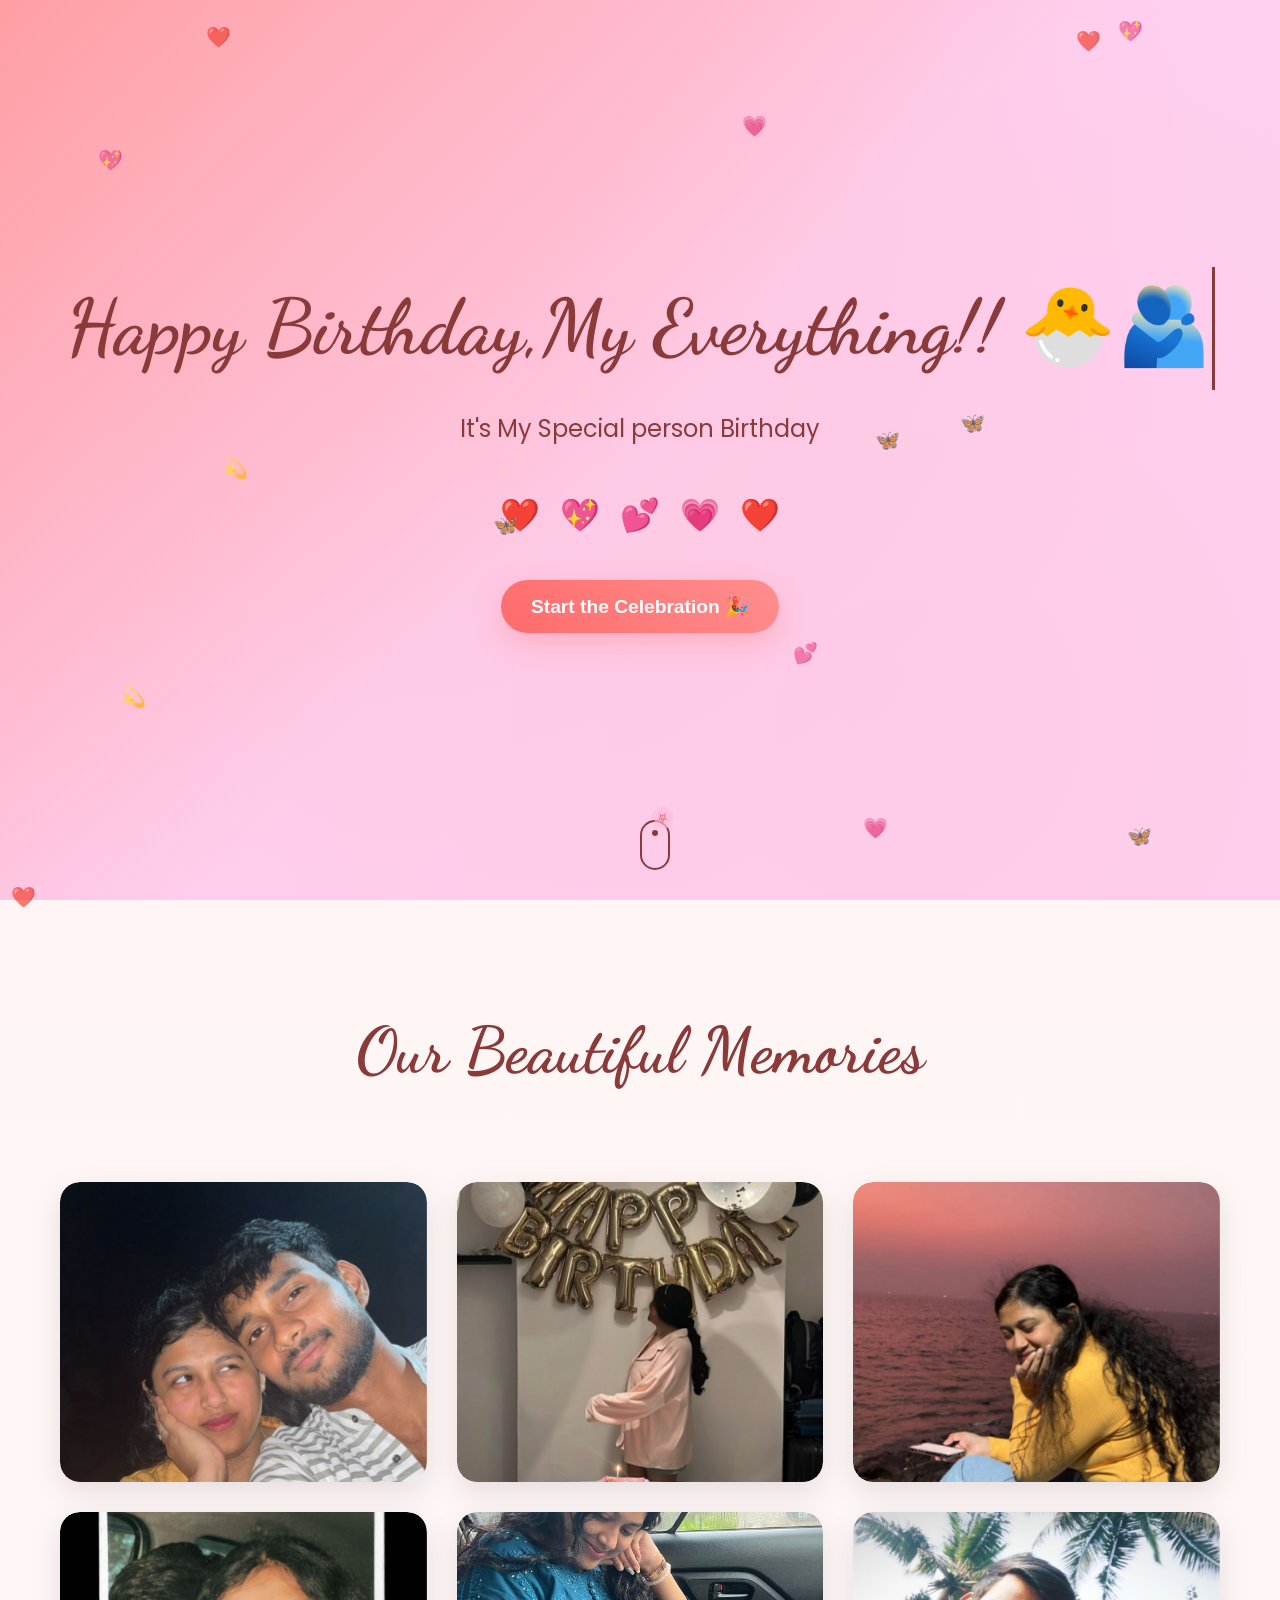
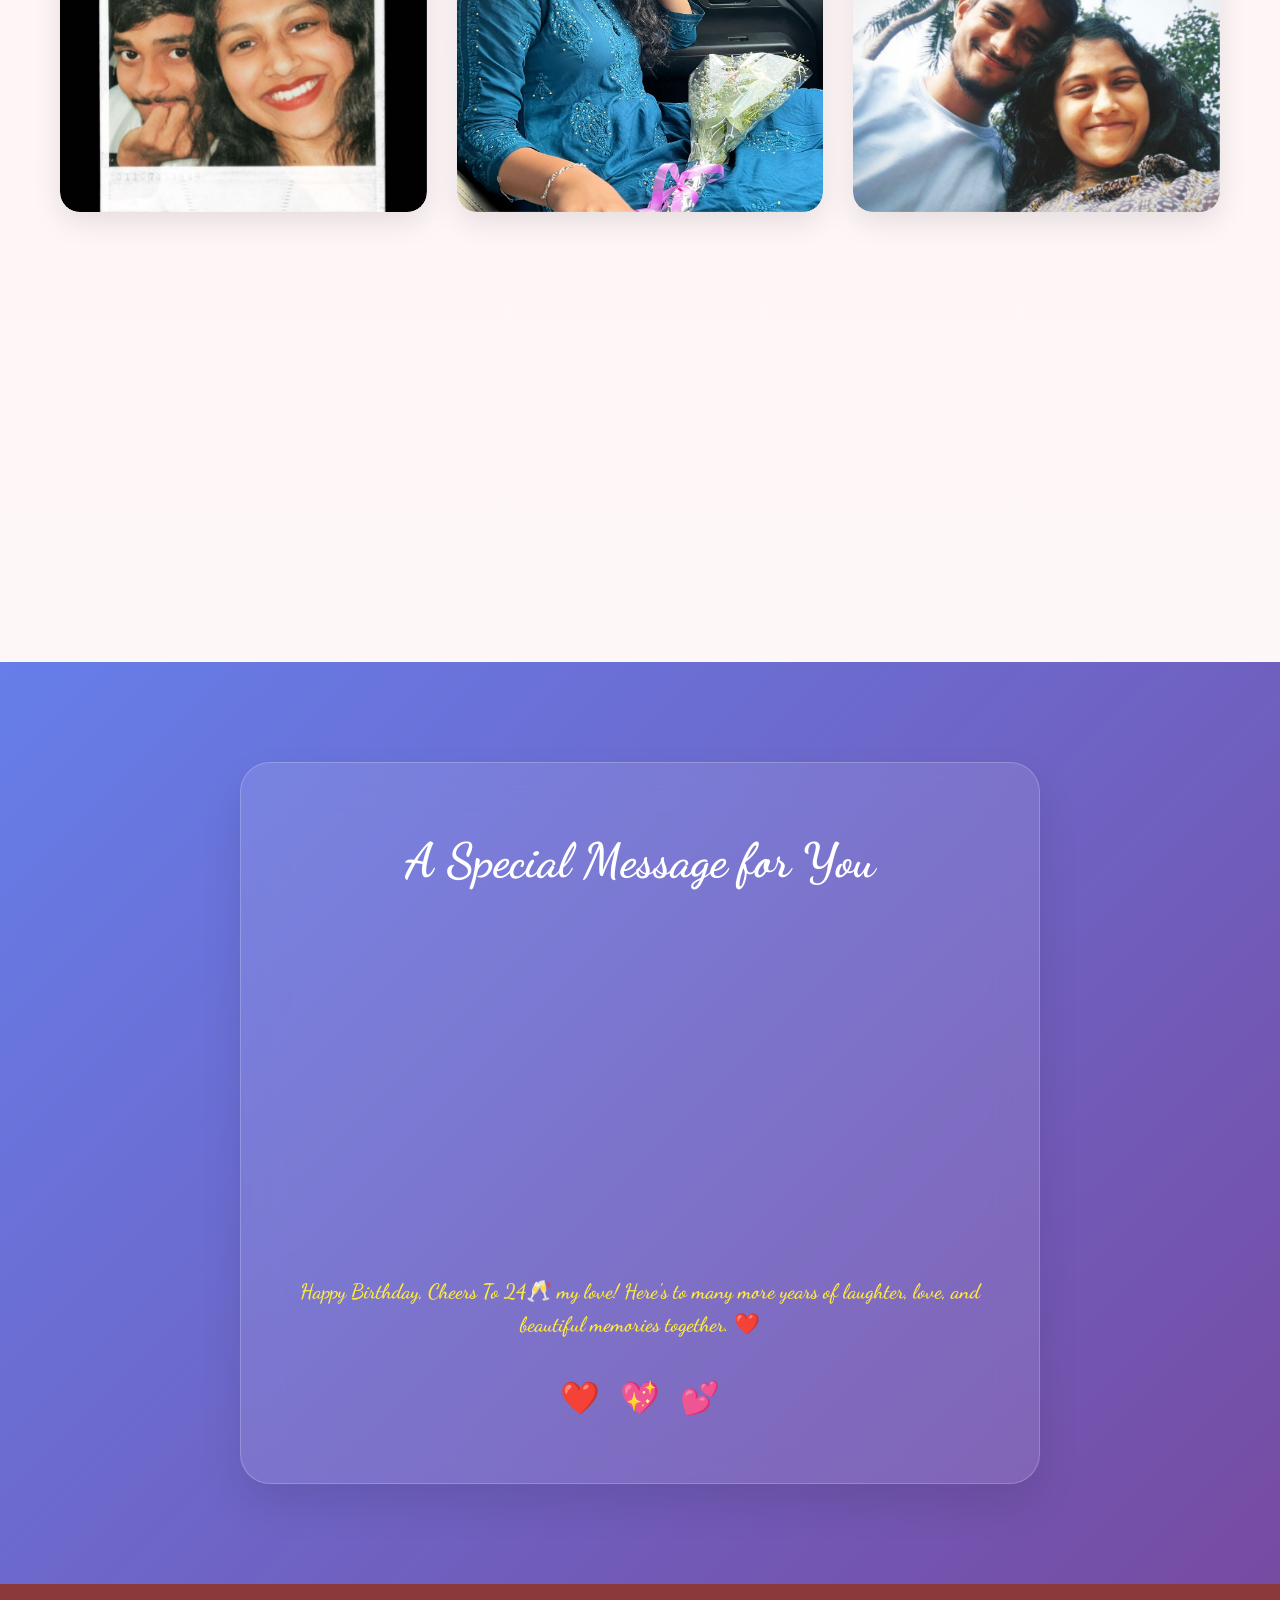
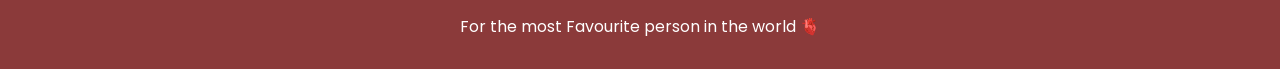
==== Birthday/index.html @ 2690ba07 "initial commit" ====
<!DOCTYPE html>

<html lang="en">

<head>
    <meta charset="UTF-8">
    <meta name="viewport" content="width=device-width, initial-scale=1.0">


<title>It's Your Birthday 🎂</title>

<link rel="stylesheet" href="Style.css">

<link href="https://fonts.googleapis.com/css2?family=Dancing+Script:wght@400;600;700&family=Poppins:wght@300;400;500;600;700&display=swap" rel="stylesheet">

<link rel="icon" href="adwaitlogo.jpg" type="image/jpg">


</head>

<body>

<!-- Floating Background Particles -->
<div class="particles" id="particles"></div>

<!-- Hero Section -->
<section class="hero" id="hero">
    <div class="hero-content">

        <h1 class="typewriter" id="typewriter">
            Happy Birthday,My Everything!! 🐣🫂
        </h1>
        <p class="subtitle fade-in">
                          It's My Special person Birthday 
 
        </p>

        <div class="floating-hearts">
            <div class="heart">❤️</div>
            <div class="heart">💖</div>
            <div class="heart">💕</div>
            <div class="heart">💗</div>
            <div class="heart">❤️</div>
        </div>

        <button class="cta-button" onclick="scrollToSection('gallery')">
            Start the Celebration 🎉
        </button>

    </div>

    <div class="scroll-indicator">
        <div class="scroll-arrow"></div>
    </div>
</section>

<!-- Photo Gallery Section -->
<section class="gallery-section" id="gallery">
    <div class="container">

        <h2 class="section-title">Our Beautiful Memories</h2>

        <div class="gallery-grid">

            <!-- Card 1 -->
            <div class="photo-card" data-aos="fade-up" data-delay="100">
                <div class="photo-container">
                    <img src="assests/img1.jpeg" alt="Beautiful moment">
                    <div class="photo-overlay">
                        <div class="photo-caption">Every moment with you is magical.</div>
                        <button class="like-btn" onclick="toggleLike(this)">
                            <span class="heart-icon">♡</span>
                        </button>
                    </div>
                </div>
            </div>

            <!-- Card 2 -->
            <div class="photo-card" data-aos="fade-up" data-delay="200">
                <div class="photo-container">
                    <img src="assests/img2.jpeg" alt="Sweet memory">
                    <div class="photo-overlay">
                        <div class="photo-caption">Creating memories together.</div>
                        <button class="like-btn" onclick="toggleLike(this)">
                            <span class="heart-icon">♡</span>
                        </button>
                    </div>
                </div>
            </div>

            <!-- Card 3 -->
            <div class="photo-card" data-aos="fade-up" data-delay="300">
                <div class="photo-container">
                    <img src="assests/img5.jpeg" alt="Happy times">
                    <div class="photo-overlay">
                        <div class="photo-caption">Adventures together.</div>
                        <button class="like-btn" onclick="toggleLike(this)">
                            <span class="heart-icon">♡</span>
                        </button>
                    </div>
                </div>
            </div>

            <!-- Card 4 -->
            <div class="photo-card" data-aos="fade-up" data-delay="400">
                <div class="photo-container">
                    <img src="assests/img6.jpeg" alt="Love moment">
                    <div class="photo-overlay">
                        <div class="photo-caption">My heart belongs to you.</div>
                        <button class="like-btn" onclick="toggleLike(this)">
                            <span class="heart-icon">♡</span>
                        </button>
                    </div>
                </div>
            </div>

            <!-- Card 5 -->
            <div class="photo-card" data-aos="fade-up" data-delay="500">
                <div class="photo-container">
                    <img src="assests/img7.jpeg" alt="Beautiful day">
                    <div class="photo-overlay">
                        <div class="photo-caption">With you Everything feels right.</div>
                        <button class="like-btn" onclick="toggleLike(this)">
                            <span class="heart-icon">♡</span>
                        </button>
                    </div>
                </div>
            </div>

            <!-- Card 6 -->
            <div class="photo-card" data-aos="fade-up" data-delay="600">
                <div class="photo-container">
                    <img src="assests/img10.jpeg" alt="Romantic moment">
                    <div class="photo-overlay">
                        <div class="photo-caption">Forever and always.</div>
                        <button class="like-btn" onclick="toggleLike(this)">
                            <span class="heart-icon">♡</span>
                        </button>
                    </div>
                </div>
            </div>


                        <div class="photo-card" data-aos="fade-up" data-delay="500">
                <div class="photo-container">
                    <img src="assests/img11.jpeg" alt="Beautiful day">
                    <div class="photo-overlay">
                        <div class="photo-caption">Your smile lights up my world</div>
                        <button class="like-btn" onclick="toggleLike(this)">
                            <span class="heart-icon">♡</span>
                        </button>
                    </div>
                </div>
            </div>

                        <div class="photo-card" data-aos="fade-up" data-delay="500">
                <div class="photo-container">
                    <img src="assests/img12.jpeg" alt="Beautiful day">
                    <div class="photo-overlay">
                        <div class="photo-caption">Every Moment with you is Beautiful</div>
                        <button class="like-btn" onclick="toggleLike(this)">
                            <span class="heart-icon">♡</span>
                        </button>
                    </div>
                </div>
            </div>

                        <div class="photo-card" data-aos="fade-up" data-delay="500">
                <div class="photo-container">
                    <img src="assests/img4.jpeg" alt="Beautiful day">
                    <div class="photo-overlay">
                        <div class="photo-caption">And I love you So Muchhhhhh!!</div>
                        <button class="like-btn" onclick="toggleLike(this)">
                            <span class="heart-icon">♡</span>
                        </button>
                    </div>
                </div>
            </div>


        </div>
    </div>
</section>

<!-- Birthday Message Section -->
<section class="message-section" id="message">
    <div class="container">

        <div class="message-card">

            <h2 class="message-title">A Special Message for You</h2>

            <div class="message-content">

                <p class="message-text fade-in-text">
                    On this special day, I want you to know how grateful I am to have you in my life.
                    Happy birthday to my fav !!🫀And I can’t express how happy I’m 😗 thank you for being with me 🫂
                     and I can’t even tell you how important you for me 🫠 Not Every Moment is Perfect
                </p>

                <p class="message-text fade-in-text">
                    Today, we celebrate you 🥰 your kindness, your beauty, your amazing spirit,
                    and all the wonderful things that make you uniquely you. I hope this new year
                    of your life brings you endless happiness, incredible adventures, and all your dreams come true.<br>
                    I love so much 🥹 and I miss you so much!!!!🫂
                </p>

                <p class="message-signature fade-in-text">
                    Happy Birthday, Cheers To 24🥂 my love! Here's to many more years of laughter, love,
                    and beautiful memories together. ❤️
                </p>

            </div>

            <div class="message-hearts">
                <span class="heart-animation">❤️</span>
                <span class="heart-animation">💖</span>
                <span class="heart-animation">💕</span>
            </div>

        </div>

    </div>
</section>

<!-- Footer -->
<footer class="footer">
    <div class="container">
        <p>For the most Favourite person in the world 🫀</p>
    </div>
</footer>

<script src="Script.js"></script>

</body>
</html>
---- Birthday/Style.css ----
/* Reset */

* {
  margin: 0;
  padding: 0;
  box-sizing: border-box;
  }

/* Body */
body {
font-family: 'Poppins', sans-serif;
line-height: 1.6;
color: #333;
overflow-x: hidden;
scroll-behavior: smooth;
}

/* Background Particles */
.particles {
position: fixed;
top: 0;
left: 0;
width: 100%;
height: 100%;
pointer-events: none;
z-index: 1;
}

.particle {
position: absolute;
font-size: 20px;
opacity: 0.7;
animation: float 6s ease-in-out infinite;
}

/* Floating animation */
@keyframes float {
0%, 100% {
transform: translateY(0px) rotate(0deg);
}
25% {
transform: translateY(-20px) rotate(5deg);
}
50% {
transform: translateY(-10px) rotate(-5deg);
}
75% {
transform: translateY(-30px) rotate(3deg);
}
}

/* Hero Section */
.hero {
min-height: 100vh;
background: linear-gradient(135deg, #ff9a9e 0%, #fecfef 50%, #fecfef 100%);
display: flex;
align-items: center;
justify-content: center;
position: relative;
overflow: hidden;
}

.hero::before {
content: '';
position: absolute;
top: 0;
left: 0;
right: 0;
bottom: 0;
background:
radial-gradient(circle at 30% 20%, rgba(255,182,193,0.3) 0%, transparent 70%),
radial-gradient(circle at 70% 80%, rgba(255,192,203,0.2) 0%, transparent 70%);
pointer-events: none;
}

.hero-content {
text-align: center;
z-index: 2;
position: relative;
padding: 0 20px;
}

/* Typewriter */
.typewriter {
font-family: 'Dancing Script', cursive;
font-size: clamp(2.5rem, 6vw, 5rem);
font-weight: 700;
color: #8b3a3a;
margin-bottom: 20px;
white-space: nowrap;
overflow: hidden;
border-right: 3px solid #8b3a3a;
animation: typewriter 4s steps(26) 1s forwards, blink 1s infinite;
width: 0;
}

/* Typewriter animations */
@keyframes typewriter {
to {
width: 100%;
}
}

@keyframes blink {
0%, 50% {
border-color: #8b3a3a;
}
51%, 100% {
border-color: transparent;
}
}

/* Subtitle */
.subtitle {
font-size: clamp(1.1rem, 2.5vw, 1.5rem);
color: #8b3a3a;
margin-bottom: 40px;
opacity: 0;
animation: fadeInUp 1s ease 3s forwards;
}

/* Floating hearts */
.floating-hearts {
display: flex;
justify-content: center;
gap: 20px;
margin: 40px 0;
opacity: 0;
animation: fadeInUp 1s ease 4s forwards;
}

.heart {
font-size: 2rem;
animation: bounce 2s ease-in-out infinite;
}

.heart:nth-child(1) { animation-delay: 0s; }
.heart:nth-child(2) { animation-delay: 0.2s; }
.heart:nth-child(3) { animation-delay: 0.4s; }
.heart:nth-child(4) { animation-delay: 0.6s; }
.heart:nth-child(5) { animation-delay: 0.8s; }

/* Bounce */
@keyframes bounce {
0%, 20%, 50%, 80%, 100% {
transform: translateY(0);
}
40% {
transform: translateY(-20px);
}
60% {
transform: translateY(-10px);
}
}

/* CTA Button */
.cta-button {
background: linear-gradient(45deg, #ff6b6b, #ff8e8e);
color: white;
border: none;
padding: 15px 30px;
font-size: 1.2rem;
font-weight: 600;
border-radius: 50px;
cursor: pointer;
transition: all 0.3s ease;
box-shadow: 0 10px 30px rgba(255,107,107,0.3);
opacity: 0;
animation: fadeInUp 1s ease 5s forwards;
}

.cta-button:hover {
transform: translateY(-5px);
box-shadow: 0 15px 40px rgba(255,107,107,0.4);
background: linear-gradient(45deg, #ff5555, #ff7777);
}

/* Scroll indicator */
.scroll-indicator {
position: absolute;
bottom: 30px;
left: 50%;
transform: translateX(-50%);
opacity: 0;
animation: fadeInUp 1s ease 6s forwards;
}

.scroll-arrow {
width: 30px;
height: 50px;
border: 2px solid #8b3a3a;
border-radius: 25px;
position: relative;
}

.scroll-arrow::before {
content: '';
position: absolute;
top: 8px;
left: 50%;
transform: translateX(-50%);
width: 6px;
height: 6px;
background: #8b3a3a;
border-radius: 50%;
animation: scrollDot 2s ease-in-out infinite;
}

@keyframes scrollDot {
0% {
top: 8px;
opacity: 1;
}
100% {
top: 32px;
opacity: 0;
}
}

/* Gallery Section */
.gallery-section {
padding: 100px 0;
background: linear-gradient(180deg, #fff5f5 0%, #fef7f7 100%);
}

.container {
max-width: 1200px;
margin: 0 auto;
padding: 0 20px;
}

/* Section Title */
.section-title {
font-family: 'Dancing Script', cursive;
font-size: clamp(2.5rem, 5vw, 4rem);
color: #8b3a3a;
text-align: center;
margin-bottom: 60px;
opacity: 0;
transform: translateY(50px);
transition: all 0.6s ease;
}

.section-title.aos-animate {
opacity: 1;
transform: translateY(0);
}

/* Gallery Grid */
.gallery-grid {
display: grid;
grid-template-columns: repeat(auto-fit, minmax(300px, 1fr));
gap: 30px;
padding: 20px 0;
}

/* Photo Card */
.photo-card {
opacity: 0;
transform: translateY(50px);
transition: all 0.6s ease;
border-radius: 20px;
overflow: hidden;
box-shadow: 0 10px 30px rgba(0,0,0,0.1);
}

.photo-card.aos-animate {
opacity: 1;
transform: translateY(0);
}

.photo-container {
position: relative;
overflow: hidden;
border-radius: 20px;
height: 300px;
}

.photo-container img {
width: 100%;
height: 100%;
object-fit: cover;
transition: transform 0.5s ease;
}

.photo-container:hover img {
transform: scale(1.1) rotate(2deg);
}

/* Overlay */
.photo-overlay {
position: absolute;
top: 0;
left: 0;
right: 0;
bottom: 0;
background: linear-gradient(to bottom, transparent 0%, rgba(0,0,0,0.7) 100%);
display: flex;
flex-direction: column;
justify-content: flex-end;
padding: 20px;
opacity: 0;
transition: opacity 0.3s ease;
}

.photo-container:hover .photo-overlay {
opacity: 1;
}

/* Caption */
.photo-caption {
color: white;
font-size: 1.1rem;
font-weight: 500;
margin-bottom: 10px;
transform: translateY(20px);
transition: transform 0.3s ease 0.1s;
}

.photo-container:hover .photo-caption {
transform: translateY(0);
}

/* Like Button */
.like-btn {
background: none;
border: none;
color: white;
font-size: 1.5rem;
cursor: pointer;
align-self: flex-end;
transition: transform 0.3s ease;
}

.like-btn:hover {
transform: scale(1.2);
}

.like-btn.liked .heart-icon {
color: #ff6b6b;
}

/* Message Section */
.message-section {
padding: 100px 0;
background: linear-gradient(135deg, #667eea 0%, #764ba2 100%);
color: white;
}

.message-card {
background: rgba(255,255,255,0.1);
backdrop-filter: blur(20px);
border-radius: 30px;
padding: 60px 40px;
box-shadow: 0 20px 40px rgba(0,0,0,0.1);
border: 1px solid rgba(255,255,255,0.2);
text-align: center;
max-width: 800px;
margin: 0 auto;
}

.message-title {
font-family: 'Dancing Script', cursive;
font-size: clamp(2rem, 4vw, 3rem);
margin-bottom: 40px;
color: #fff;
}

.message-text {
font-size: 1.1rem;
line-height: 1.8;
margin-bottom: 20px;
opacity: 0;
transform: translateY(30px);
transition: all 0.6s ease;
}

.message-text.fade-in-animate {
opacity: 1;
transform: translateY(0);
}

.message-signature {
font-family: 'Dancing Script', cursive;
font-size: 1.3rem;
font-weight: 600;
margin-top: 30px;
color: #ffeb3b;
}

/* Message Hearts */
.message-hearts {
margin-top: 30px;
display: flex;
justify-content: center;
gap: 20px;
}

.heart-animation {
font-size: 2rem;
animation: heartBeat 1.5s ease-in-out infinite;
}

.heart-animation:nth-child(1) { animation-delay: 0s; }
.heart-animation:nth-child(2) { animation-delay: 0.3s; }
.heart-animation:nth-child(3) { animation-delay: 0.6s; }

/* Heartbeat */
@keyframes heartBeat {
0%, 100% {
transform: scale(1);
}
25% {
transform: scale(1.2);
}
50% {
transform: scale(1.1);
}
}

/* Footer */
.footer {
background: #8b3a3a;
color: white;
text-align: center;
padding: 30px 0;
}

/* Fade Animation */
.fade-in {
opacity: 0;
animation: fadeInUp 1s ease forwards;
}

@keyframes fadeInUp {
from {
opacity: 0;
transform: translateY(30px);
}
to {
opacity: 1;
transform: translateY(0);
}
}

/* Responsive */
@media (max-width: 768px) {

.typewriter {
    white-space: normal;
    border-right: none;
    animation: none;
    width: auto;
}

.gallery-grid {
    grid-template-columns: 1fr;
    gap: 20px;
}

.photo-container {
    height: 250px;
}

.message-card {
    padding: 40px 20px;
    margin: 0 20px;
}

.floating-hearts {
    flex-wrap: wrap;
    gap: 10px;
}

.heart {
    font-size: 1.5rem;
}
}


/* Message Title */
.message-title {
    font-family: 'Dancing Script', cursive;
    font-size: clamp(2rem, 4vw, 3rem);
    margin-bottom: 40px;
    color: #fff;
}

/* Message Text */
.message-text {
    font-size: 1.1rem;
    line-height: 1.8;
    margin-bottom: 20px;
    opacity: 0;
    transform: translateY(30px);
    transition: all 0.6s ease;
}

.message-text.fade-in-animate {
    opacity: 1;
    transform: translateY(0);
}

/* Signature */
.message-signature {
    font-family: 'Dancing Script', cursive;
    font-size: 1.3rem;
    font-weight: 600;
    margin-top: 30px;
    color: #ffeb3b;
}

/* Message Hearts */
.message-hearts {
    margin-top: 30px;
    display: flex;
    justify-content: center;
    gap: 20px;
}

/* Heart Animation */
.heart-animation {
    font-size: 2rem;
    animation: heartBeat 1.5s ease-in-out infinite;
}

.heart-animation:nth-child(1) {
    animation-delay: 0s;
}

.heart-animation:nth-child(2) {
    animation-delay: 0.3s;
}

.heart-animation:nth-child(3) {
    animation-delay: 0.6s;
}

/* Keyframes */
@keyframes heartBeat {
    0%, 100% {
        transform: scale(1);
    }
    25% {
        transform: scale(1.2);
    }
    50% {
        transform: scale(1.1);
    }
}

/* Footer */
.footer {
    background: #8b3a3a;
    color: white;
    text-align: center;
    padding: 30px 0;
}

/* Fade In Animation */
.fade-in {
    opacity: 0;
    animation: fadeInUp 1s ease forwards;
}

@keyframes fadeInUp {
    from {
        opacity: 0;
        transform: translateY(30px);
    }
    to {
        opacity: 1;
        transform: translateY(0);
    }
}

/* Responsive Design */
@media (max-width: 768px) {
    .typewriter {
        white-space: normal;
        border-right: none;
        animation: none;
        width: auto;
    }

    .gallery-grid {
        grid-template-columns: 1fr;
        gap: 20px;
    }

    .photo-container {
        height: 250px;
    }

    .message-card {
        padding: 40px 20px;
        margin: 0 20px;
    }

    .floating-hearts {
        flex-wrap: wrap;
        gap: 10px;
    }

    .heart {
        font-size: 1.5rem;
    }
}

@media (max-width: 480px) {
    .hero-content {
        padding: 0 15px;
    }

    .cta-button {
        padding: 12px 24px;
        font-size: 1rem;
    }

    .section-title {
        margin-bottom: 40px;
    }
}
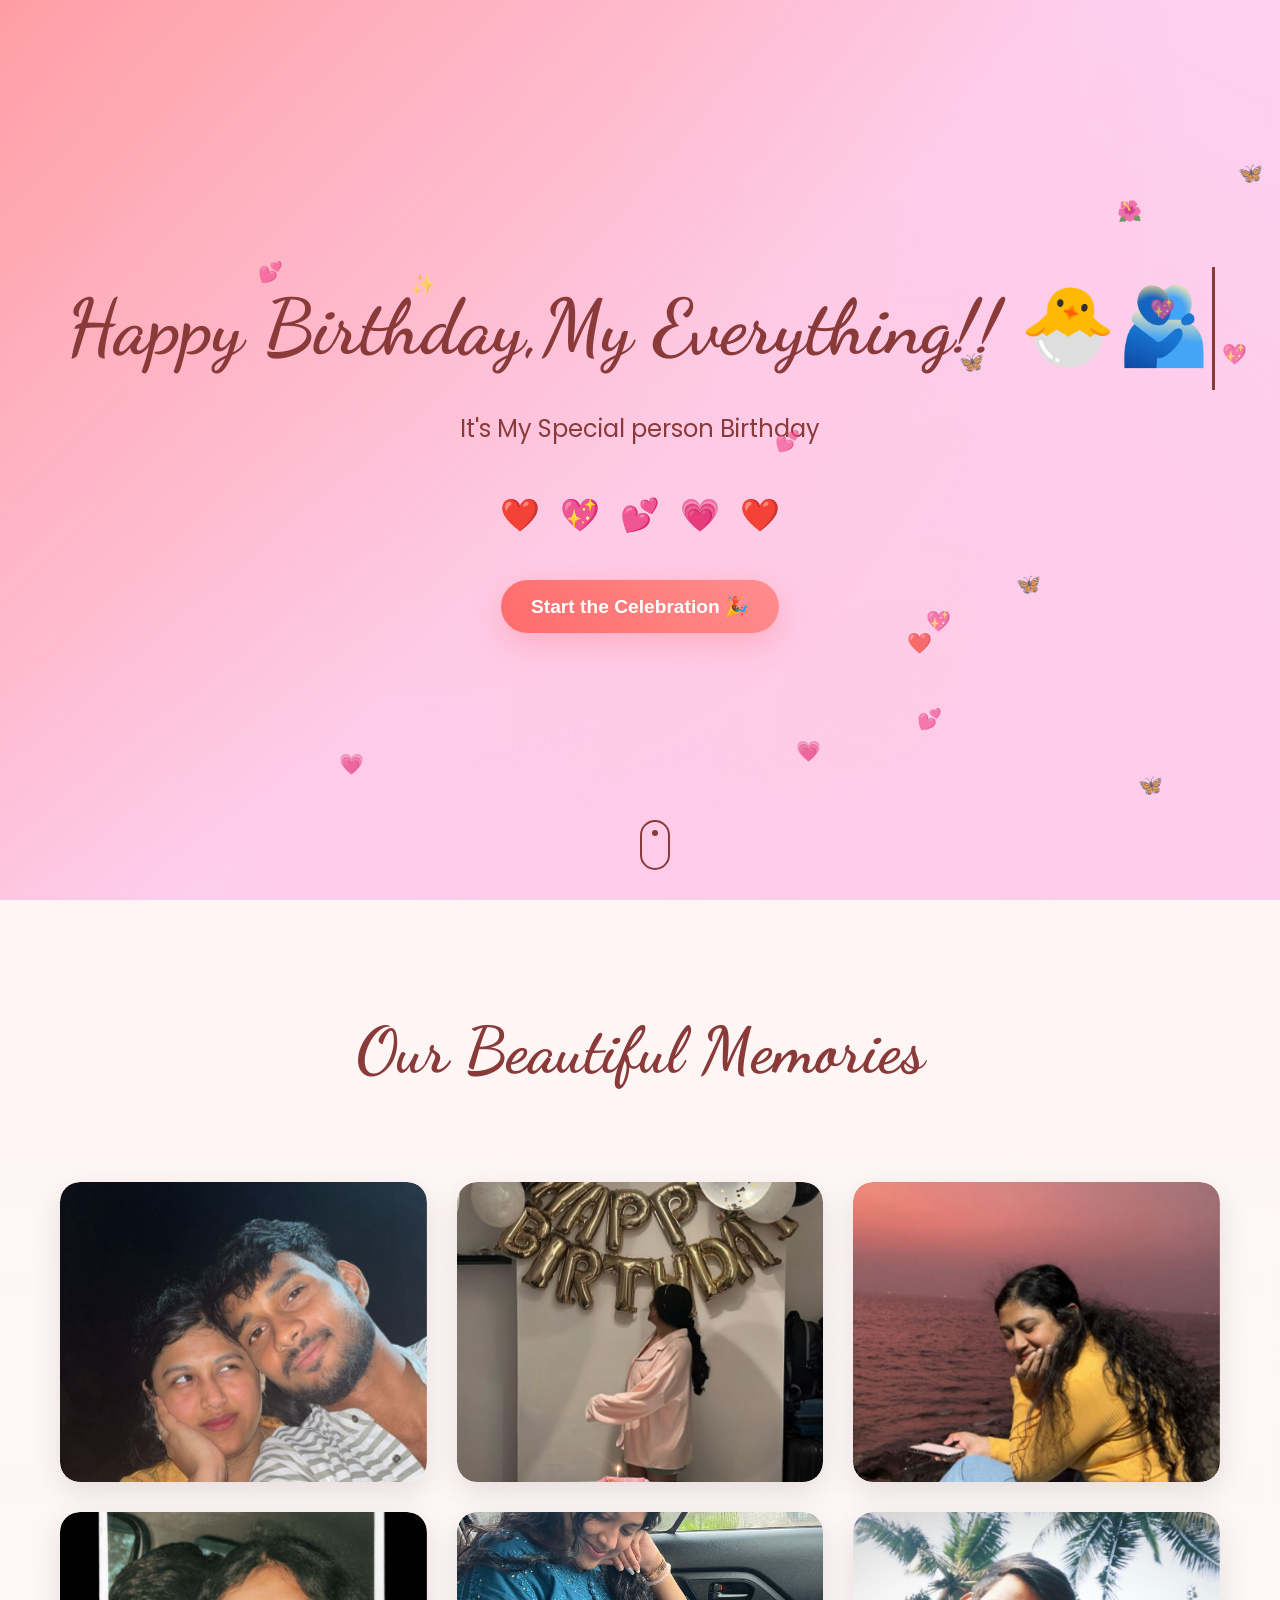
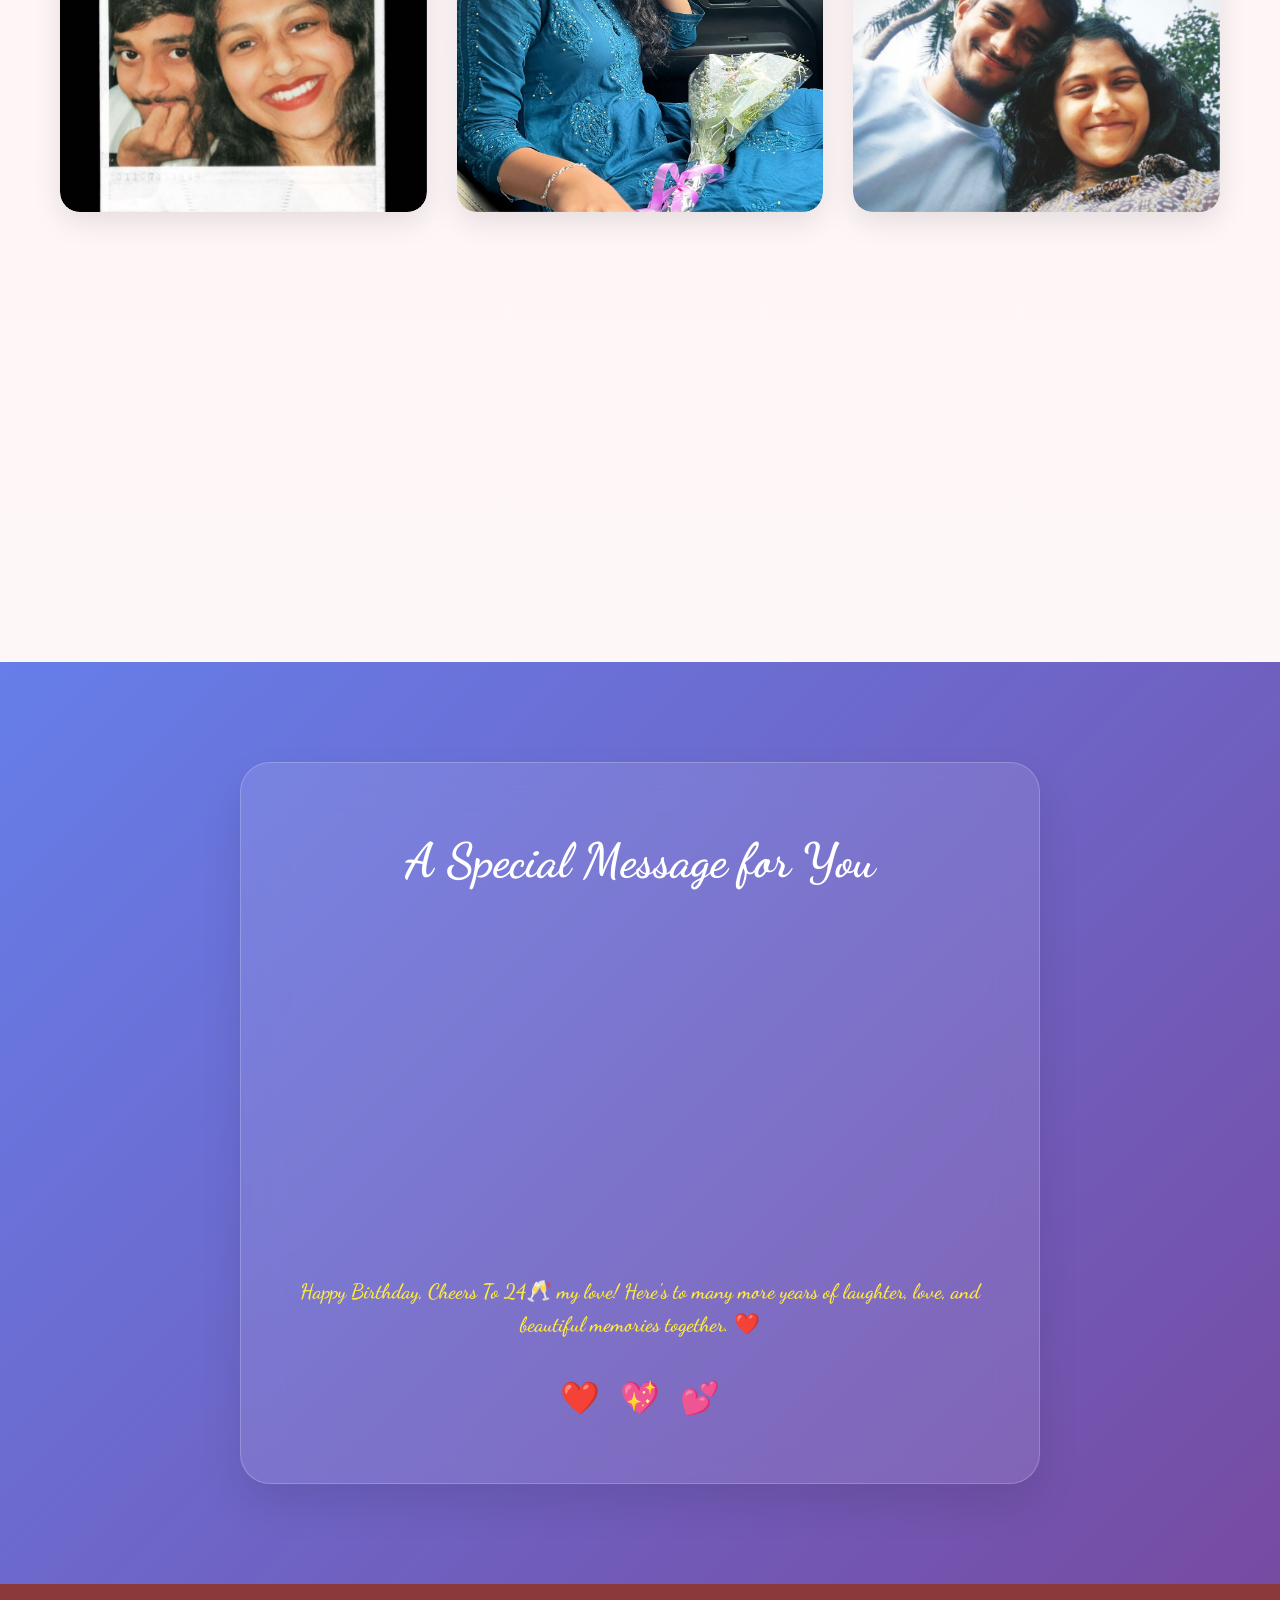
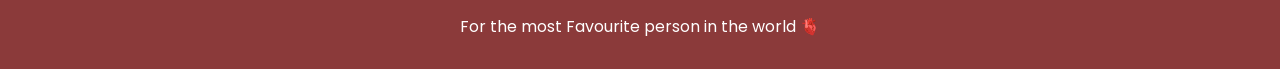
==== commit 31a0628e: "Revise birthday message for clarity and sentiment Updated birthday message to express gratitude and " ====
--- a/Birthday/index.html
+++ b/Birthday/index.html
@@ -195,7 +195,7 @@
                 <p class="message-text fade-in-text">
                     On this special day, I want you to know how grateful I am to have you in my life.
                     Happy birthday to my fav !!🫀And I can’t express how happy I’m 😗 thank you for being with me 🫂
-                     and I can’t even tell you how important you for me 🫠 Not Every Moment is Perfect
+                     and I can’t even tell you how important you for me 🫠 Not Every Moment is Perfect but every moment is we spent together is priceless.!!!😗
                 </p>
 
                 <p class="message-text fade-in-text">
